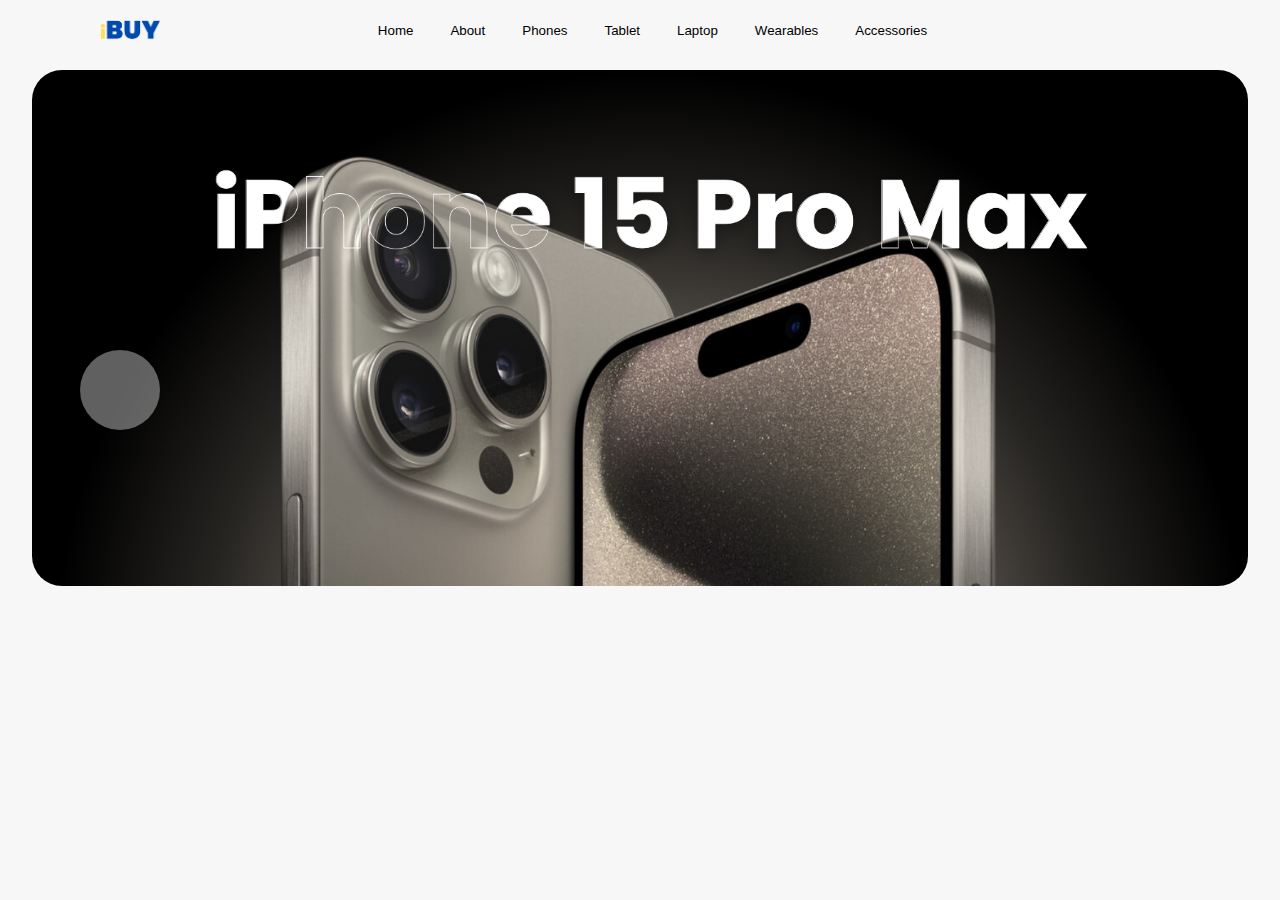
==== CaseStudy/index.html @ 4dcc2c6c "Add files via upload" ====
<!DOCTYPE html>
<html lang="en">
<head>
    <meta charset="UTF-8">
    <meta name="viewport" content="width=device-width, initial-scale=1.0">
    <title>Document</title>
    <link rel="stylesheet" type="text/css" href="style.css">
    <script src="JavaScript.js"></script>
</head>
<body>
    <section>
        <div id="navbar">
            <img class ="logo" src="img\Add a heading (9).png">
            <a href="log.html"> <input type="image" class = "logBtn" src="img\log.png"/></a>
            <div class="btnContainer">
                <button class="btn">
                    <p>Home</p>
                </button>
                <button class="btn">
                    <p>About</p>
                </button>
                <button class="btn">
                    <p>Phones</p>
                </button>
                <button class="btn">
                    <p>Tablet</p>
                </button>
                <button class="btn">
                    <p>Laptop</p>
                </button>
                <button class="btn">
                    <p>Wearables</p>
                </button>
                <button class="btn">
                    <p>Accessories</p>
                </button>
            </div>
            <div class="subMenu">
                    
            </div>
        </div>
    </section>
    <section>
        <div id="highlightDeals">
            <img id ="hlImg" class="hlImg1" src="img\2.png">
        </div>
        <div class = "Container1">
            <button id="nextBtn" class="btnNext" onclick="changeImage()">

            </button>
        </div>
        <div class = "Container2">
            <button class="btnBack" onclick="changeImage2()">

            </button>
        </div>
    </section>
</body>
</html>
---- CaseStudy/style.css ----
body{
    margin: 0;
    background-color: #f7f7f7;
}

.btnContainer {
    width: max;
    height: 60px;
    justify-content: center;
    display: flex;
}

.btnContainer .btn {
    position: relative;
    width: auto;
    display: flex;
    align-items: center;
    justify-content: center;
    margin-left:25px;
}

.btnContainer button {
    font-family: poppins, sans-serif;
    border: 0;
    background-color: transparent;
    transition: ease-in-out;
    transition-timing-function: linear;
}

.btnContainer button:hover {
    font-weight:500;
}

.logo {
    position: absolute;
    width: 60px;
    height: 60px;
    left: 100px;
}

.logBtn {
    position: absolute;
    width: 40px;
    height: 40px;
    border-radius: 100%;
    border: 0;
    top: 14px;
    left: 1390px;
}

#highlightDeals {
    justify-content: center;
    display: grid;

}

/* #hlImg {
    top: 10px;
    position: relative;
    border-radius: 30px;
    max-width: 95%;
    height: auto;
    margin-left: auto;
    margin-right: auto;

    animation: changePhoto ease 3s;
    animation-iteration-count: 1;
    animation-fill-mode: forwards;
} */

.hlImg1 {
    top: 10px;
    position: relative;
    border-radius: 30px;
    max-width: 95%;
    height: auto;
    margin-left: auto;
    margin-right: auto;

    animation: changePhoto ease 3s;
    animation-iteration-count: 1;
    animation-fill-mode: forwards;
}

@keyframes changePhoto {
    0% {
        opacity: 0;
    }
    100% {
        opacity: 1;
    }
}

.Container1 {
    position: absolute;
    width: 100px;
    height: 100px;
    z-index: 9;
    top: 350px;
    left: 80px;
}

.Container1 .btnNext {
    width: 80px;
    height: 80px;
    border-radius: 100%;
    border: 0;
    opacity: 0.4;
}

.Container2 {
    position: absolute;
    width: 100px;
    height: 100px;
    z-index: 9;
    top: 350px;
    left: 1375px;
}

.Container2 .btnBack {
    width: 80px;
    height: 80px;
    border-radius: 100%;
    border: 0;
    opacity: 0.4;
}

.LabelShop {
    font-family: poppins, sans-serif;
    font-size: 25px;
    font-weight: 600;
    margin-top: 50px;
    margin-left: 100px;
}

#iPhone {
}

.phoneContainer1 {
    height: 450px;
    align-items: center;
    margin-left: 80px;
    display: grid;
    grid-auto-flow: column;
    -ms-overflow-style: none; /* for Internet Explorer, Edge */
    scrollbar-width: none; /* for Firefox */
    overflow-y: scroll;
}

.phoneContainer1::-webkit-scrollbar {
    display: none;
  }

.iPhone15ProMax {
    margin-left: 30px;
    width: 350px;
    height: 400px;
    border-radius: 20px;
    background-color: white;
    box-shadow: 1px 0px 10px #c0bfbf6a;
    transition: transform ease 0.3s;
}

.iPhone15Pro {
    margin-left: 30px;
    width: 350px;
    height: 400px;
    border-radius: 20px;
    background-color: white;
    box-shadow: 1px 0px 10px #c0bfbf6a;
    transition: transform ease 0.3s;
}

.iPhone15Plus {
    margin-left: 30px;
    width: 350px;
    height: 400px;
    border-radius: 20px;
    background-color: white;
    box-shadow: 1px 0px 10px #c0bfbf6a;
    transition: transform ease 0.3s;
}

.iPhone15 {
    margin-left: 30px;
    width: 350px;
    height: 400px;
    border-radius: 20px;
    background-color: white;
    box-shadow: 1px 0px 10px #c0bfbf6a;
    transition: transform ease 0.3s;
}

.iPhone14ProMax {
    margin-left: 30px;
    width: 350px;
    height: 400px;
    border-radius: 20px;
    background-color: white;
    box-shadow: 1px 0px 10px #c0bfbf6a;
    transition: transform ease 0.3s;
}

.phoneContainer1 div:hover {
    transform: scale(1.03);
 }

 .ip15PM{
    margin-top: 30px;
    margin-left: 50px;
    width: 250px;
    height: 250px;
 }
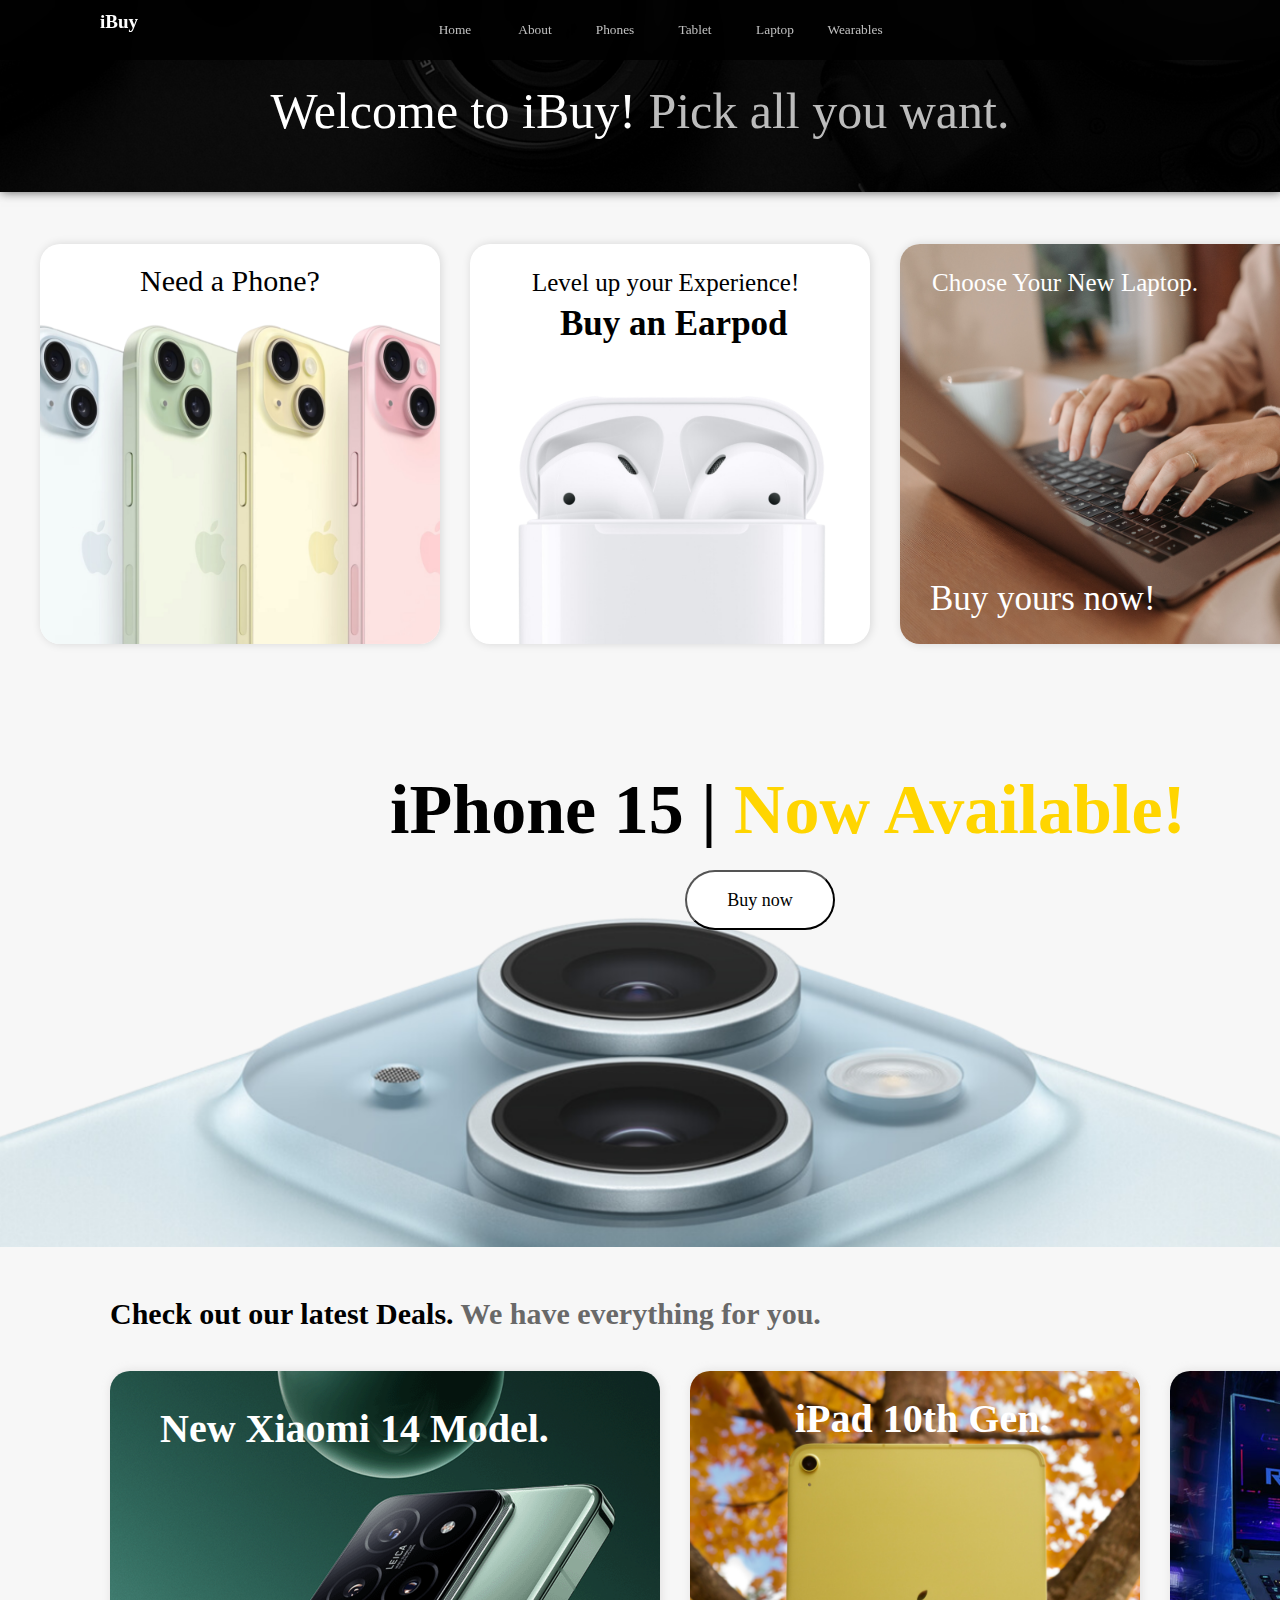
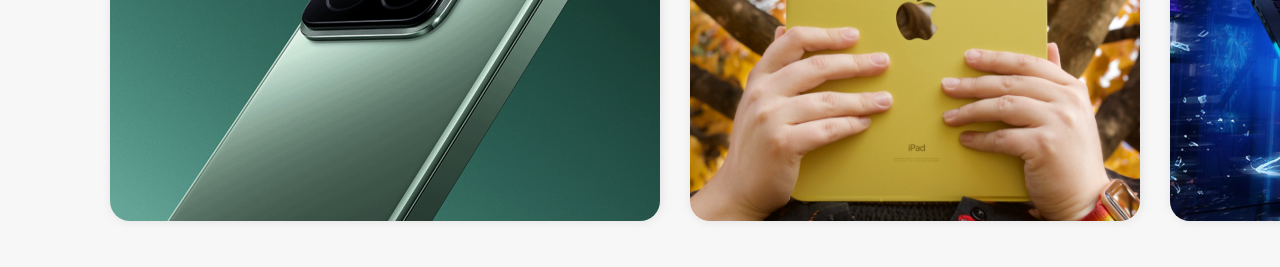
==== commit 52c33e51: "Add files via upload" ====
--- a/CaseStudy/index.html
+++ b/CaseStudy/index.html
@@ -3,14 +3,14 @@
 <head>
     <meta charset="UTF-8">
     <meta name="viewport" content="width=device-width, initial-scale=1.0">
-    <title>Document</title>
-    <link rel="stylesheet" type="text/css" href="style.css">
+    <title>Home</title>
+    <link rel="stylesheet" type="text/css" href="styleHome.css">
     <script src="JavaScript.js"></script>
 </head>
-<body>
+<body id="body2">
     <section>
-        <div id="navbar">
-            <img class ="logo" src="img\Add a heading (9).png">
+        <section id="navbar">
+            <h1 class="logo">i<span class="logo2">Buy</span></h1>
             <a href="log.html"> <input type="image" class = "logBtn" src="img\log.png"/></a>
             <div class="btnContainer">
                 <button class="btn">
@@ -19,40 +19,86 @@
                 <button class="btn">
                     <p>About</p>
                 </button>
-                <button class="btn">
+                <button class="btn" onclick="goToPhoneShop()">
                     <p>Phones</p>
                 </button>
-                <button class="btn">
+                <button class="btn" onclick="goToTabShop()">
                     <p>Tablet</p>
                 </button>
-                <button class="btn">
+                <button class="btn" onclick="goToLaptopShop()">
                     <p>Laptop</p>
                 </button>
                 <button class="btn">
                     <p>Wearables</p>
                 </button>
-                <button class="btn">
-                    <p>Accessories</p>
-                </button>
             </div>
             <div class="subMenu">
                     
             </div>
+        </section>
+    </section>
+    <section id="sec1">
+        <div id="welcomeContainer">
+            <h1 class="welcomeTitle">
+                Welcome to iBuy!
+                <span class="subTitle"> Pick all you want.</span>
+            </h1>
         </div>
-    </section>
-    <section>
+            <div id="choices1">
+                <div class="choice" onclick="goToPhoneShop()">
+                    <img class="imgChoices" src="img\HomeImg\1.png">
+                    <p class="choiceTitle1">Need a Phone?</p>
+                </div>
+                <div class="choice">
+                    <img class="imgChoices" src="img\HomeImg\4.png">
+                    <p class="choiceTitle2">Level up your Experience!</p>
+                    <p class="desc2">Buy an Earpod</p>
+                </div>
+                <div class="choice">
+                    <img class="imgChoices" src="img\HomeImg\2.png">
+                    <p class="choiceTitle3">Choose Your New Laptop.</p>
+                    <p class="desc3">Buy yours now!</p>
+                </div>
+                <div class="choice">
+                    <img class="imgChoices" src="img\HomeImg\3.png">
+                    <p class="choiceTitle4">Get a Companion.</p>
+                    <p class="desc4">Get a Tablet.</p>
+                </div>
+                <div class="choice2">
+                    <img class="imgChoices" src="img\HomeImg\5.png">
+                    <p class="choiceTitle">Earpods</p>
+                </div>
+            </div>
+        
+        <p class="hlImg1Title">iPhone 15 | <span class="subTitle2">Now Available!</span></p>
         <div id="highlightDeals">
-            <img id ="hlImg" class="hlImg1" src="img\2.png">
+            <button id="buy1"> Buy now</button>
+            <img class="hlImg1" src="img\iPhoneHighlights.png">
         </div>
-        <div class = "Container1">
-            <button id="nextBtn" class="btnNext" onclick="changeImage()">
-
-            </button>
-        </div>
-        <div class = "Container2">
-            <button class="btnBack" onclick="changeImage2()">
-
-            </button>
+        <p class="titleDeals">Check out our latest Deals. <span class="subTitle3"> We have everything for you. </span></p>
+        <div id="1">
+            <div id="containerDeals">
+                <div class="deal1">
+                    <img class="dealsImg" src="img\HomeImg\xiaomi14.png">
+                    <p class="dealDescTitle1"> New Xiaomi 14 Model.</p>
+                </div>
+                <div class="deal2">
+                    <img class="dealsImg2" src="img\HomeImg\iPadNew.png">
+                    <p class="dealDescTitle2"> iPad 10th Gen.</p>
+                </div>
+                <div class="deal3">
+                    <img class="dealsImg3" src="img\HomeImg\rogNew.png">
+                    <p class="dealDescTitle3"> ASUS ROG Strix</p>
+                </div>
+                <section class="divider">
+                    <div class="deal4">
+                        <img class="dealsImg4" src="img\HomeImg\airpodsNew.png">
+                    </div>
+                    <div class="deal5">
+                        <img class="dealsImg4" src="img\HomeImg\watchNew.png">
+                    </div>
+                </section>
+            </div>
         </div>
     </section>
 </body>
--- a/CaseStudy/styleHome.css
+++ b/CaseStudy/styleHome.css
@@ -0,0 +1,504 @@
+#body2{
+    margin: 0;    
+    background-color: #f7f7f7; 
+    overflow: visible;
+    overflow-x: hidden;
+}
+
+/* Styling for the welcome banner or header in Home HTML */
+
+#welcomeContainer{
+    top: -2px;
+    position: relative;
+    align-items: center;
+    text-align: center;
+    justify-content: center;
+    height: 200px;
+    background-image: url("img/bgWelcome.png");
+    margin-top: -40px;
+    box-shadow: 1px 0px 10px rgba(0, 0, 0, 0.641);
+}
+
+.welcomeTitle{
+    color: white;
+    font-weight: 100;
+    font-family: SF Pro Regular;
+    position: relative;
+    font-size: 50px;
+    top: 90px;
+}
+
+.subTitle{
+    font-weight: 100;
+    color: #bcbcbc;
+}
+
+#shop-container {
+    filter: blur(0px);
+    pointer-events:all;
+    transition: 0.5s ease-in-out;
+}
+
+#choices1{
+    height: 500px;
+    align-items: center;
+    display: grid;
+    grid-auto-flow: column;
+    grid-auto-columns: 430px;
+    -ms-overflow-style: none; /* for Internet Explorer, Edge */
+    scrollbar-width: none; /* for Firefox */
+    overflow-y: scroll;
+}
+
+.choice{
+    margin-left: 40px;
+    position: relative;
+    justify-content: center;
+    width: 400px;
+    height: 400px;
+    border-radius: 20px;
+    background-color: white;
+    box-shadow: 1px 0px 10px #00000022;
+    transition: 0.3s ease-in-out;
+}
+
+.choice2{
+    margin-left: 40px;
+    position: relative;
+    justify-content: center;
+    width: 400px;
+    height: 400px;
+    border-radius: 20px;
+    background-color: white;
+    box-shadow: 1px 0px 10px #00000022;
+    transition: 0.3s ease-in-out;
+    margin-right: 110px;
+}
+
+.imgChoices{
+    width: 400px;
+    height: 400px;
+    border-radius: 20px;
+    cursor: pointer;
+}
+
+.choiceTitle1{
+    text-align: center;
+    position: absolute;
+    color: rgb(0, 0, 0);
+    font-size: 30px;
+    top: -10px;
+    left: 100px;
+    font-family: SF Pro Semibold;
+    cursor:pointer;
+}
+
+.choiceTitle2{
+    text-align: center;
+    position: absolute;
+    color: rgb(0, 0, 0);
+    font-size: 25px;
+    top: 0px;
+    left: 62px;
+    font-family: SF Pro Semibold;
+    cursor:pointer;
+}
+
+.choiceTitle3{
+    text-align: center;
+    position: absolute;
+    color: rgb(255, 255, 255);
+    font-size: 25px;
+    top: 0px;
+    left: 32px;
+    font-family: SF Pro Semibold;
+    cursor:pointer;
+}
+
+.choiceTitle4{
+    text-align: center;
+    position: absolute;
+    color: rgb(255, 255, 255);
+    font-size: 25px;
+    top: 0px;
+    left: 32px;
+    font-family: SF Pro Semibold;
+    cursor:pointer;
+}
+
+.desc2{
+    text-align: center;
+    position: absolute;
+    color: rgb(0, 0, 0);
+    font-size: 35px;
+    top: 25px;
+    left: 90px;
+    font-family: SF Pro Semibold;
+    font-weight: 600;
+    cursor:pointer;
+}
+
+.desc3{
+    text-align: center;
+    position: absolute;
+    color: rgb(255, 255, 255);
+    font-size: 35px;
+    top: 300px;
+    left: 30px;
+    font-family: SF Pro Semibold;
+    cursor:pointer;
+}
+
+.desc4{
+    text-align: center;
+    position: absolute;
+    color: rgb(255, 255, 255);
+    font-size: 35px;
+    top: 300px;
+    left: 180px;
+    font-family: SF Pro Semibold;
+    cursor:pointer;
+}
+
+
+
+#choices1 div:hover {
+    transform: scale(1.04);
+ }
+
+
+/* Styling for the navbar */
+
+
+#navbar{
+    position: fixed;
+    width: 100%;
+    top: 0;
+    background: rgba(0, 0, 0, 0.833);
+    box-shadow: 0 4px 30px rgba(0, 0, 0, 0.1);
+    backdrop-filter: blur(9.4px);
+    -webkit-backdrop-filter: blur(9.4px);
+    z-index: 13;
+}
+
+.btnContainer {
+    width: max;
+    height: 60px;
+    justify-content: center;
+    display: grid;
+    grid-auto-flow: column;
+    grid-auto-columns: 80px;
+}
+
+.btn {
+    position: relative;
+    width: auto;
+    display: flex;
+    align-items: center;
+    justify-content: center;
+    margin-left:30px;
+}
+
+.btn:hover{
+    font-weight:600;
+    color: #e5e5e5;
+}
+
+.btnContainer button {
+    font-family: SF Pro Regular;
+    border: 0;
+    color: rgb(192, 192, 192);
+    background-color: transparent;
+    transition: ease-in-out;
+    transition-timing-function: linear;
+}
+
+.logo {
+    position: absolute;
+    width: 60px;
+    height: 60px;
+    left: 100px;
+    font-size: 19px;
+    top: -2px;
+    color: white;
+    font-family: SF Pro;
+    cursor:default;
+}
+
+.logBtn {
+    position: absolute;
+    width: 30px;
+    height: 30px;
+    border-radius: 100%;
+    border: 0;
+    top: 15px;
+    left: 1390px;
+}
+
+#highlightDeals {
+    justify-content: center;
+    display: grid;
+}
+
+.hlImg1 {
+    top: 10px;
+    width: 100%;
+    position: relative;
+    animation: changePhoto ease 1s;
+    animation-iteration-count: 1;
+    animation-fill-mode: forwards;
+}
+
+.hlImg1Title{
+    color: black;
+    position: absolute;
+    font-weight: 600;
+    font-size: 70px;
+    font-family: SF Pro Regular;
+    top: 700px;
+    left: 390px;
+}
+
+.subTitle2{
+    color: #ffd500;
+}
+
+#buy1{
+    position: absolute;
+    font-family: SF Pro Regular;
+    font-size: large;
+    color: rgb(0, 0, 0);
+    width: 150px;
+    height: 60px;
+    background-color: #ffffff;
+    border-radius: 50px;
+    top: 870px;
+    left: 685px;
+    z-index: 10;
+    transition: 0.2s ease-in-out;
+}
+
+#buy1:hover{
+    background-color: #3b3bfe;
+    border: none;
+    color: white;
+}
+
+.hlImg2 {
+    top: 500px;
+    width: 100%;
+    position: relative;
+    animation: changePhoto ease 1s;
+    animation-iteration-count: 1;
+    animation-fill-mode: forwards;
+}
+
+@keyframes changePhoto {
+    0% {
+        opacity: 0;
+    }
+    100% {
+        opacity: 1;
+    }
+}
+
+.Container1 {
+    position: absolute;
+    width: 100px;
+    height: 100px;
+    z-index: 9;
+    top: 350px;
+    left: 80px;
+}
+
+.Container1 .btnNext {
+    width: 80px;
+    height: 80px;
+    border-radius: 100%;
+    border: 0;
+    opacity: 0.4;
+}
+
+.Container2 {
+    position: absolute;
+    width: 100px;
+    height: 100px;
+    z-index: 9;
+    top: 350px;
+    left: 1375px;
+}
+
+.Container2 .btnBack {
+    width: 80px;
+    height: 80px;
+    border-radius: 100%;
+    border: 0;
+    opacity: 0.4;
+}
+
+.LabelShop {
+    font-family: SF Pro Regular;
+    font-size: 25px;
+    font-weight: 600;
+    margin-top: 50px;
+    margin-left: 100px;
+}
+
+.iphoneLbl {
+    font-family: Poppins, sans-serif;
+    font-size: 40px;
+    font-weight: 600;
+    margin-left: 120px;
+}
+
+.banner{
+    width:auto
+}
+
+.titleDeals{
+    font-family: SF Pro;
+    font-weight: bold;
+    position: relative;
+    top: 30px;
+    left: 110px;
+    font-size: 30px;
+}
+
+.subTitle3{
+    color: #696969;
+}
+
+#containerDeals{
+    height: 530px;
+    align-items: center;
+    display: grid;
+    grid-auto-flow: column;
+    -ms-overflow-style: none; /* for Internet Explorer, Edge */
+    scrollbar-width: none; /* for Firefox */
+    overflow-y: scroll;
+}
+
+#containerDeals div:hover {
+    transform: scale(1.04);
+ }
+
+
+#containerDeals::-webkit-scrollbar {
+    display: none;
+}
+
+.dealsImg{
+    border-radius: 20px;
+    width: 550px;
+    height: 450px;
+}
+
+.dealsImg2{
+    border-radius: 20px;
+    width: 450px;
+    height: 450px;
+}
+
+.dealsImg3{
+    border-radius: 20px;
+    width: 650px;
+    height: 450px;
+}
+
+.dealsImg4{
+    border-radius: 20px;
+    width: 300px;
+    height: 215px;
+}
+
+.dealDescTitle1{
+    position: relative;
+    font-family: SF Pro Regular;
+    font-weight: 600;
+    left: 50px;
+    top: -460px;
+    z-index: 9;
+    color: white;
+    font-size: 40px;
+    cursor:default;
+}
+
+.dealDescTitle2{
+    position: relative;
+    font-family: SF Pro Regular;
+    font-weight: 600;
+    left: 105px;
+    top: -470px;
+    z-index: 9;
+    color: white;
+    font-size: 40px;
+    cursor:default;
+}
+
+.dealDescTitle3{
+    position: relative;
+    font-family: SF Pro Regular;
+    font-weight: 600;
+    left: 295px;
+    top: -470px;
+    z-index: 9;
+    color: white;
+    font-size: 40px;
+    cursor:default;
+}
+.deal1{
+    margin-left: 110px;
+    width: 550px;
+    height: 450px;
+    border-radius: 20px;
+    background-color: white;
+    box-shadow: 1px 0px 10px #c0bfbf6a;
+    transition: transform ease-in-out 0.3s;
+}
+
+.deal2{
+    margin-left: 30px;
+    width: 450px;
+    height: 450px;
+    border-radius: 20px;
+    background-color: white;
+    box-shadow: 1px 0px 10px #c0bfbf6a;
+    transition: transform ease-in-out 0.3s;
+}
+
+.deal3{
+    margin-left: 30px;
+    width: 650px;
+    height: 450px;
+    border-radius: 20px;
+    background-color: white;
+    box-shadow: 1px 0px 10px #c0bfbf6a;
+    transition: transform ease-in-out 0.3s;
+}
+
+.divider{
+    display: grid;
+    grid-template-rows: 235px;
+    margin-right: 110px;
+}
+
+.deal4{
+    margin-left: 30px;
+    width: 300px;
+    height: 215px;
+    border-radius: 20px;
+    background-color: white;
+    box-shadow: 1px 0px 10px #c0bfbf6a;
+    transition: transform ease-in-out 0.3s;
+}
+
+.deal5{
+    margin-left: 30px;
+    width: 300px;
+    height: 215px;
+    border-radius: 20px;
+    background-color: white;
+    box-shadow: 1px 0px 10px #c0bfbf6a;
+    transition: transform ease-in-out 0.3s;
+}
+
